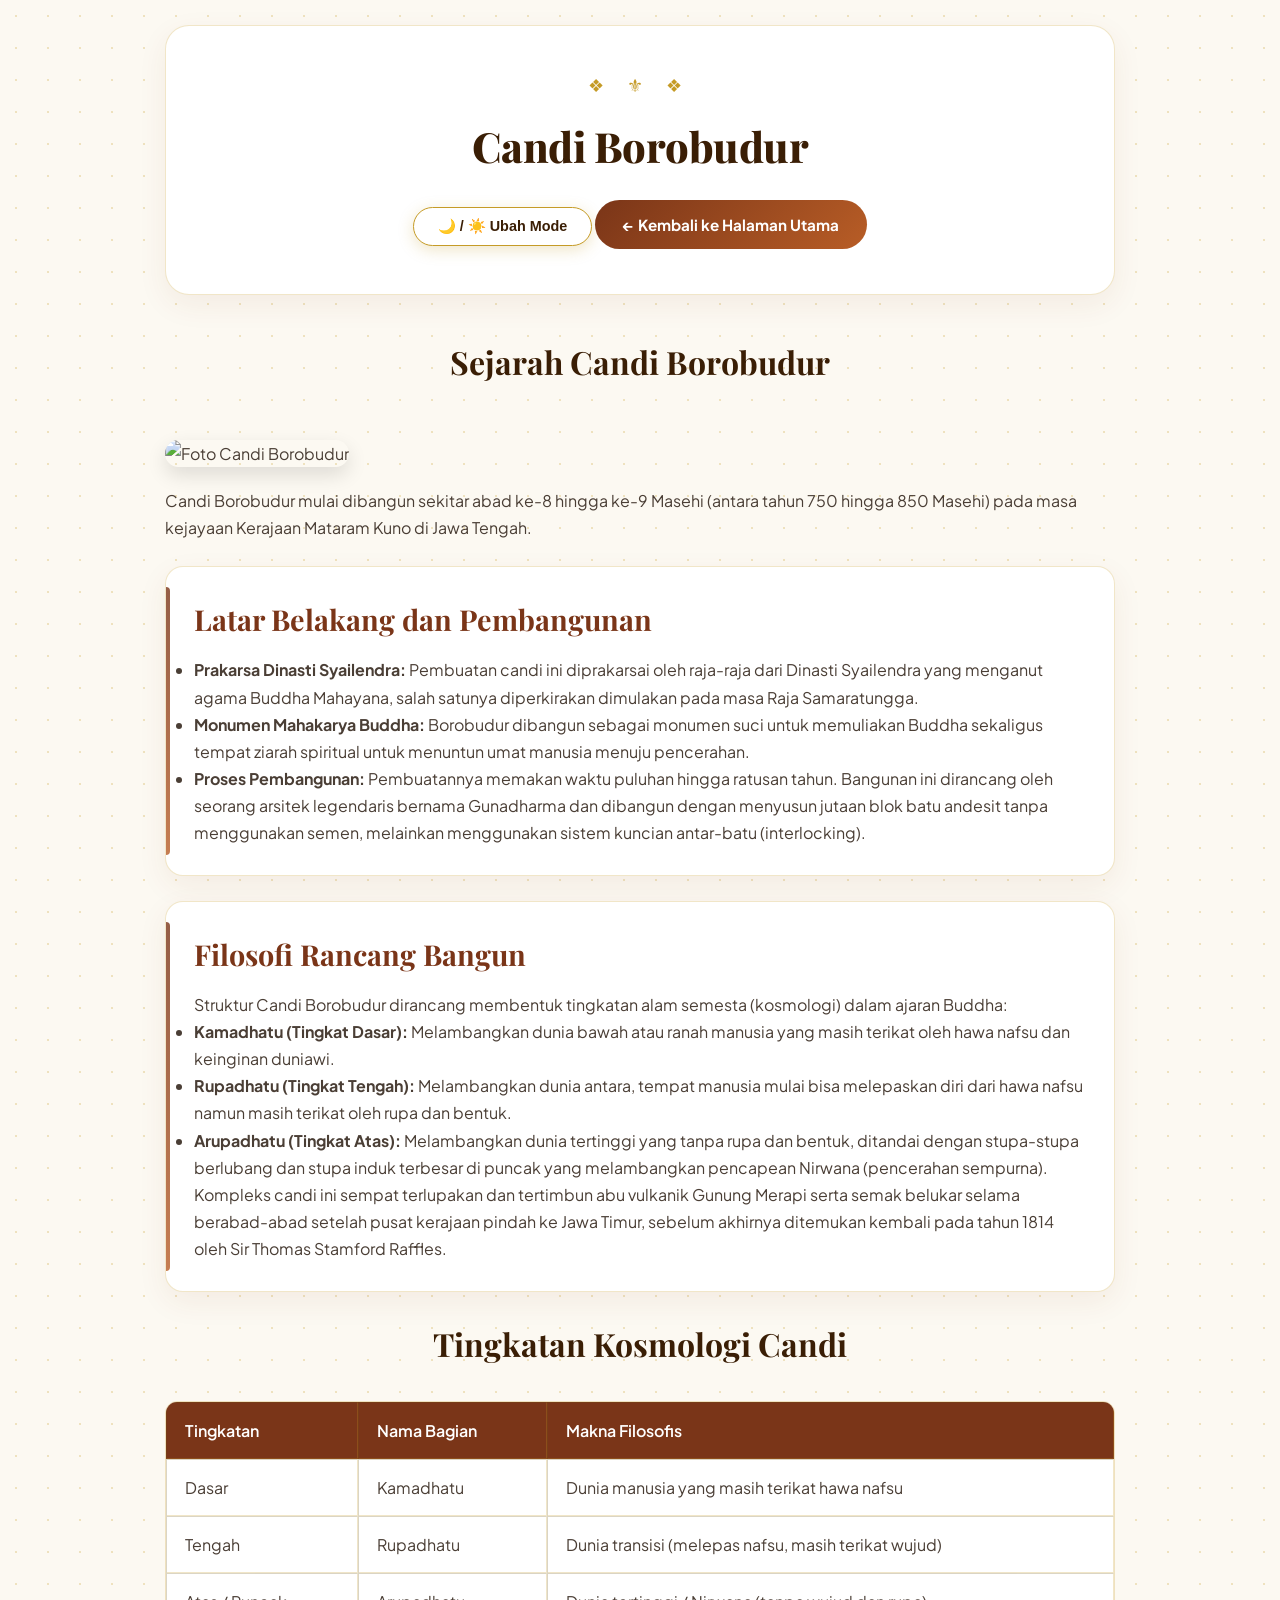
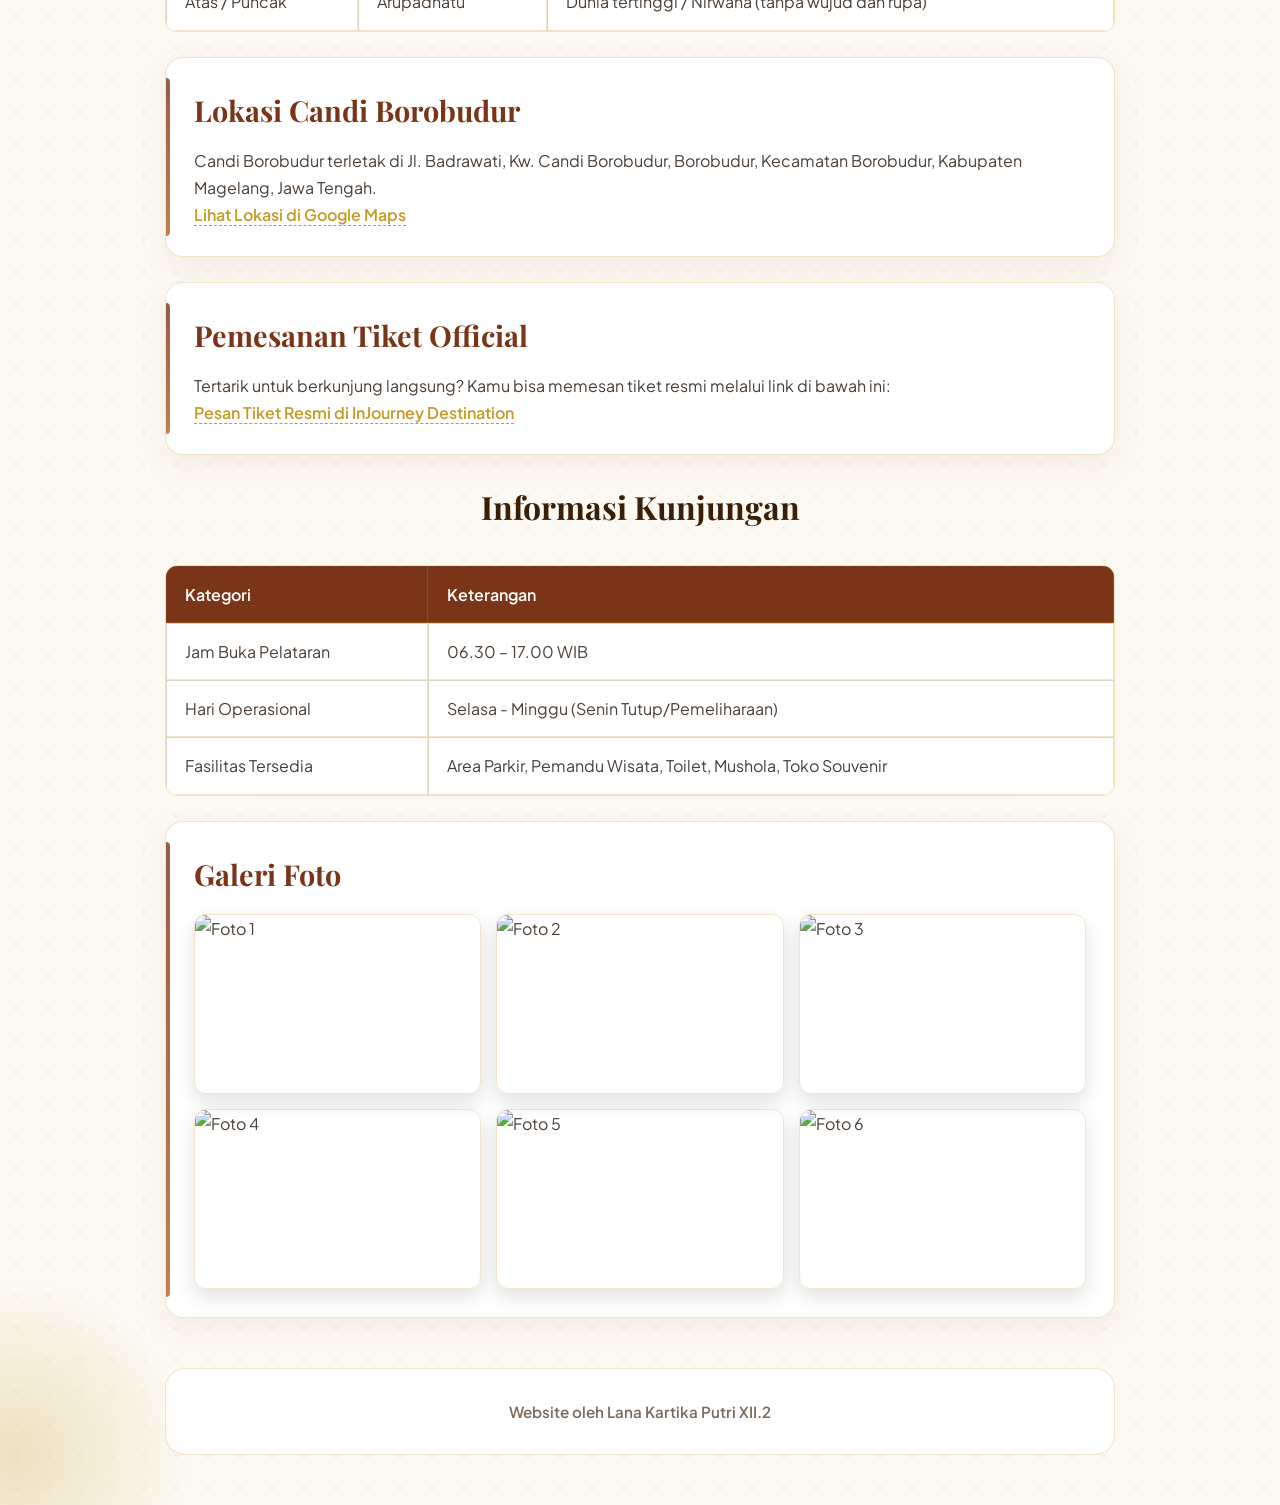
==== borobudur.html @ 3e44a473 "Add files via upload" ====
<!DOCTYPE html>
<html lang="id">
<head>
  <link rel="stylesheet" href="style.css">
  <script src="script.js"></script>
    <meta charset="UTF-8">
    <meta name="viewport" content="width=device-width, initial-scale=1.0">
    <title>Candi Borobudur - Wisata Bersejarah Jogja</title>
</head>
<body>

    <!-- Header Website -->
    <header>
        <h1>Candi Borobudur</h1>
      <button class="theme-btn" onclick="gantiTema('dark-mode')">🌙 / ☀️ Ubah Mode</button>
        <a href="index.html">&larr; Kembali ke Halaman Utama</a>
        <hr>
    </header>

    <main>
        <!-- Bagian 1: Sejarah -->
        <h2>Sejarah Candi Borobudur</h2>
      <img src="gambarb/b1.jpg" alt="Foto Candi Borobudur" width="300">
        <p>Candi Borobudur mulai dibangun sekitar abad ke-8 hingga ke-9 Masehi (antara tahun 750 hingga 850 Masehi) pada masa kejayaan Kerajaan Mataram Kuno di Jawa Tengah.</p>

      <div class="history-box">
        <h3>Latar Belakang dan Pembangunan</h3>
        <ul>
            <li><strong>Prakarsa Dinasti Syailendra:</strong> Pembuatan candi ini diprakarsai oleh raja-raja dari Dinasti Syailendra yang menganut agama Buddha Mahayana, salah satunya diperkirakan dimulakan pada masa Raja Samaratungga.</li>
            <li><strong>Monumen Mahakarya Buddha:</strong> Borobudur dibangun sebagai monumen suci untuk memuliakan Buddha sekaligus tempat ziarah spiritual untuk menuntun umat manusia menuju pencerahan.</li>
            <li><strong>Proses Pembangunan:</strong> Pembuatannya memakan waktu puluhan hingga ratusan tahun. Bangunan ini dirancang oleh seorang arsitek legendaris bernama Gunadharma dan dibangun dengan menyusun jutaan blok batu andesit tanpa menggunakan semen, melainkan menggunakan sistem kuncian antar-batu (interlocking).</li>
        </ul>
     </div>
      <div class="history-box">
        <h3>Filosofi Rancang Bangun</h3>
        <p>Struktur Candi Borobudur dirancang membentuk tingkatan alam semesta (kosmologi) dalam ajaran Buddha:</p>
        <ul>
            <li><strong>Kamadhatu (Tingkat Dasar):</strong> Melambangkan dunia bawah atau ranah manusia yang masih terikat oleh hawa nafsu dan keinginan duniawi.</li>
            <li><strong>Rupadhatu (Tingkat Tengah):</strong> Melambangkan dunia antara, tempat manusia mulai bisa melepaskan diri dari hawa nafsu namun masih terikat oleh rupa dan bentuk.</li>
            <li><strong>Arupadhatu (Tingkat Atas):</strong> Melambangkan dunia tertinggi yang tanpa rupa dan bentuk, ditandai dengan stupa-stupa berlubang dan stupa induk terbesar di puncak yang melambangkan pencapean Nirwana (pencerahan sempurna).</li>
        </ul>
        <p>Kompleks candi ini sempat terlupakan dan tertimbun abu vulkanik Gunung Merapi serta semak belukar selama berabad-abad setelah pusat kerajaan pindah ke Jawa Timur, sebelum akhirnya ditemukan kembali pada tahun 1814 oleh Sir Thomas Stamford Raffles.</p>
    </div>
        <hr>
      <h2>Tingkatan Kosmologi Candi</h2>
<table border="1">
    <tr>
        <th>Tingkatan</th>
        <th>Nama Bagian</th>
        <th>Makna Filosofis</th>
    </tr>
    <tr>
        <td>Dasar</td>
        <td>Kamadhatu</td>
        <td>Dunia manusia yang masih terikat hawa nafsu</td>
    </tr>
    <tr>
        <td>Tengah</td>
        <td>Rupadhatu</td>
        <td>Dunia transisi (melepas nafsu, masih terikat wujud)</td>
    </tr>
    <tr>
        <td>Atas / Puncak</td>
        <td>Arupadhatu</td>
        <td>Dunia tertinggi / Nirwana (tanpa wujud dan rupa)</td>
    </tr>
</table>


        <!-- Bagian 2: Lokasi -->
      <div class="history-box">
        <h3>Lokasi Candi Borobudur</h3>
        <p>Candi Borobudur terletak di Jl. Badrawati, Kw. Candi Borobudur, Borobudur, Kecamatan Borobudur, Kabupaten Magelang, Jawa Tengah.</p>
        <p>
            <a href="https://www.google.com/maps/search/?api=1&query=Candi+Borobudur" target="_blank">Lihat Lokasi di Google Maps</a>
        </p>
    </div>
        <hr>

        <!-- Bagian 3: Pembelian Tiket Official -->
      <div class="history-box">
        <h3>Pemesanan Tiket Official</h3>
        <p>Tertarik untuk berkunjung langsung? Kamu bisa memesan tiket resmi melalui link di bawah ini:</p>
        <p>
            <a href="https://injourneydestination.id/destinations/borobudur/" target="_blank">Pesan Tiket Resmi di InJourney Destination</a>
        </p>
              </div>
      <h2>Informasi Kunjungan</h2>
<table border="1">
    <tr>
        <th>Kategori</th>
        <th>Keterangan</th>
    </tr>
    <tr>
        <td>Jam Buka Pelataran</td>
        <td>06.30 – 17.00 WIB</td>
    </tr>
    <tr>
        <td>Hari Operasional</td>
        <td>Selasa - Minggu (Senin Tutup/Pemeliharaan)</td>
    </tr>
    <tr>
        <td>Fasilitas Tersedia</td>
        <td>Area Parkir, Pemandu Wisata, Toilet, Mushola, Toko Souvenir</td>
    </tr>
</table>

<!-- Bagian Galeri Foto -->
<div class="history-box">
    <h3>Galeri Foto</h3>
    <div class="gallery-grid">
        <img src="gambarb/b2.jpg" alt="Foto 1">
        <img src="gambarb/b3.jpg" alt="Foto 2">
        <img src="gambarb/b4.jpg" alt="Foto 3">
        <img src="gambarb/b5.jpg" alt="Foto 4">
        <img src="gambarb/b6.jpg" alt="Foto 5">
        <img src="gambarb/b7.jpg" alt="Foto 6">
    </div>
</div>
      
      
    </main>

    <!-- Footer Website -->
    <hr>
    <footer>
        <p>Website oleh Lana Kartika Putri XII.2</p>
    </footer>
<!-- Script Efek Sinar Kursor -->
    <script>
        const light = document.createElement('div');
        light.classList.add('cursor-light');
        document.body.appendChild(light);

        document.addEventListener('mousemove', (e) => {
            light.style.left = e.clientX + 'px';
            light.style.top = e.clientY + 'px';
        });
    </script>
</body>
</html>
---- style.css ----
@import url('https://fonts.googleapis.com/css2?family=Playfair+Display:ital,wght@0,600;0,800;1,400&family=Plus+Jakarta+Sans:wght@400;500;600;700&display=swap');

/* ==========================================
   1. VARIABLE WARNA (LUXURY JOGJA PALETTE)
   ========================================== */
:root {
    /* Light Mode: Cream Royal, Cokelat Terracotta, & Emas Warm */
    --bg-main: #fcf9f2;
    --card-bg: #ffffff;
    --card-border: rgba(197, 155, 39, 0.25);
    --text-heading: #3a1e05;
    --text-body: #4a3e35;
    --text-muted: #7c6a5c;
    --accent-gold: #c59b27;
    --accent-gold-glow: rgba(197, 155, 39, 0.25);
    --primary-brown: #7a3518;
    --btn-grad: linear-gradient(135deg, #7a3518 0%, #b85d26 100%);
    --shadow-soft: 0 10px 30px rgba(122, 53, 24, 0.07);
    --shadow-hover: 0 18px 35px rgba(122, 53, 24, 0.15);
}

body.dark-mode {
    /* Dark Mode: Obsidian Black, Deep Espresso, & Metallic Gold */
    --bg-main: #0e0c0a;
    --card-bg: #181410;
    --card-border: rgba(255, 215, 0, 0.2);
    --text-heading: #f3e5ab;
    --text-body: #d8c8b8;
    --text-muted: #a08f80;
    --accent-gold: #ffd700;
    --accent-gold-glow: rgba(255, 215, 0, 0.35);
    --primary-brown: #e07d3b;
    --btn-grad: linear-gradient(135deg, #d4af37 0%, #a67c1e 100%);
    --shadow-soft: 0 10px 30px rgba(0, 0, 0, 0.6);
    --shadow-hover: 0 18px 35px rgba(255, 215, 0, 0.15);
}

/* ==========================================
   2. PENGATURAN UMUM & ELEMEN BACKGROUND
   ========================================== */
* {
    margin: 0;
    padding: 0;
    box-sizing: border-box;
    transition: background-color 0.35s ease, color 0.35s ease, transform 0.3s ease, box-shadow 0.3s ease;
}

body {
    font-family: 'Plus Jakarta Sans', sans-serif;
    background-color: var(--bg-main);
    color: var(--text-body);
    line-height: 1.7;
    padding: 25px 15px 50px;
    min-height: 100vh;
    /* Pola Titik & Kilau Emas Halus di Background */
    background-image: 
        radial-gradient(var(--accent-gold-glow) 1.2px, transparent 1.2px);
    background-size: 32px 32px;
}

main, header, footer {
    max-width: 950px;
    margin: 0 auto;
}

hr {
    display: none; /* Menyembunyikan garis polos bawaan HTML */
}

/* ==========================================
   3. HEADER & HERO SECTION
   ========================================== */
header {
    text-align: center;
    padding: 45px 25px;
    margin-bottom: 40px;
    background: var(--card-bg);
    border-radius: 24px;
    border: 1px solid var(--card-border);
    box-shadow: var(--shadow-soft);
    position: relative;
    overflow: hidden;
}

/* Hiasan Simbol Emas Tradisional */
header::before {
    content: "❖  ⚜  ❖";
    display: block;
    font-size: 1.1rem;
    color: var(--accent-gold);
    letter-spacing: 10px;
    margin-bottom: 10px;
}

header h1 {
    font-family: 'Playfair Display', serif;
    font-size: 2.6rem;
    font-weight: 800;
    color: var(--text-heading);
    letter-spacing: -0.5px;
    margin-bottom: 18px;
}

/* Tombol Mode Gelap / Terang (Pill Style) */
.theme-btn {
    background: var(--card-bg);
    color: var(--text-heading);
    border: 1.5px solid var(--accent-gold);
    padding: 10px 24px;
    border-radius: 50px;
    font-weight: 600;
    font-size: 0.9rem;
    cursor: pointer;
    box-shadow: 0 4px 15px var(--accent-gold-glow);
}

.theme-btn:hover {
    transform: scale(1.05);
    background: var(--accent-gold);
    color: #0e0c0a;
}

/* ==========================================
   4. KARTU DESTINASI (EFEK HOVER MODERN)
   ========================================== */
main > h2 {
    font-family: 'Playfair Display', serif;
    font-size: 2rem;
    color: var(--text-heading);
    text-align: center;
    margin-bottom: 30px;
}

main section, .card {
    background: var(--card-bg);
    border: 1px solid var(--card-border);
    border-radius: 20px;
    padding: 30px;
    margin-bottom: 35px;
    box-shadow: var(--shadow-soft);
    position: relative;
}

main section:hover {
    transform: translateY(-8px);
    box-shadow: var(--shadow-hover);
    border-color: var(--accent-gold);
}

main h3, section h2 {
    font-family: 'Playfair Display', serif;
    font-size: 1.8rem;
    color: var(--primary-brown);
    margin-bottom: 12px;
}

/* Styling Gambar Bergaya Pigura */
img {
    width: 100%;
    max-height: 420px;
    object-fit: cover;
    border-radius: 14px;
    margin: 20px 0;
    box-shadow: 0 8px 20px rgba(0, 0, 0, 0.12);
}

/* Styling Tombol Link "Ketahui lebih lanjut" */
a[href$=".html"] {
    display: inline-block;
    background: var(--btn-grad);
    color: #ffffff;
    font-weight: 700;
    padding: 12px 28px;
    border-radius: 50px;
    text-decoration: none;
    box-shadow: 0 6px 20px var(--shadow-soft);
    font-size: 0.95rem;
}

a[href$=".html"]:hover {
    transform: translateY(-3px) scale(1.02);
    box-shadow: 0 10px 25px var(--accent-gold-glow);
}

/* Styling Link Luar (Google Maps & Tiket) */
a[href*="maps"], a[href*="injourney"] {
    color: var(--accent-gold);
    font-weight: 600;
    text-decoration: none;
    border-bottom: 1.5px dashed var(--accent-gold);
}

a[href*="maps"]:hover, a[href*="injourney"]:hover {
    opacity: 0.8;
}

/* ==========================================
   5. STYLING TABEL & FORM
   ========================================== */
/* ==========================================
   STYLING TABEL (DIPERBARUI)
   ========================================== */
table {
    width: 100%;
    border-collapse: separate;
    border-spacing: 0;
    margin: 20px 0;
    border-radius: 12px;
    overflow: hidden;
    border: 1px solid var(--card-border);
    color: var(--text-body); /* Memastikan tabel mengikuti warna tema */
}

th, td {
    padding: 14px 18px;
    text-align: left;
}

th {
    background: var(--primary-brown);
    color: #ffffff; /* Warna teks header tabel tetap putih */
    font-weight: 600;
}

td {
    background: var(--card-bg);
    border-bottom: 1px solid var(--card-border);
    color: var(--text-body); /* <--- TAMBAHKAN BARIS INI agar warna teks otomatis berubah di dark mode */
}

input[type="email"], textarea {
    width: 100%;
    padding: 14px 18px;
    border: 1.5px solid var(--card-border);
    border-radius: 12px;
    background: var(--bg-main);
    color: var(--text-body);
    font-family: inherit;
    font-size: 0.95rem;
    margin-top: 8px;
}

input[type="email"]:focus, textarea:focus {
    outline: none;
    border-color: var(--accent-gold);
    box-shadow: 0 0 12px var(--accent-gold-glow);
}

input[type="submit"] {
    background: var(--btn-grad);
    color: #ffffff;
    border: none;
    padding: 14px 32px;
    border-radius: 50px;
    font-weight: 700;
    cursor: pointer;
    box-shadow: 0 6px 20px var(--shadow-soft);
    margin-top: 10px;
}

input[type="submit"]:hover {
    transform: translateY(-2px);
    box-shadow: 0 10px 25px var(--accent-gold-glow);
}

/* ==========================================
   6. FOOTER & TAMPILAN HANDPHONE (RESPONSIVE)
   ========================================== */
footer {
    text-align: center;
    padding: 30px;
    margin-top: 50px;
    background: var(--card-bg);
    border-radius: 20px;
    border: 1px solid var(--card-border);
    color: var(--text-muted);
    font-weight: 600;
    font-size: 0.95rem;
}

@media (max-width: 768px) {
    header h1 { font-size: 1.9rem; }
    main section { padding: 20px; }
    body { padding: 12px; }
}

/* ==========================================
   STYLING KOTAK SEJARAH (HISTORY BOX)
   ========================================== */
.history-box {
    background: var(--card-bg);
    border: 1.5px solid var(--card-border);
    border-radius: 18px;
    padding: 28px;
    margin: 25px 0;
    box-shadow: var(--shadow-soft);
    position: relative;
    transition: all 0.35s cubic-bezier(0.25, 0.8, 0.25, 1);
}

/* Efek Hover Saat Kursor Mendekati / Mengarah ke Kotak Sejarah */
.history-box:hover {
    transform: translateY(-6px);
    border-color: var(--accent-gold);
    box-shadow: 0 14px 30px var(--accent-gold-glow);
}

/* Hiasan Aksen Garis Emas di Sisi Kiri Kotak Sejarah */
.history-box::before {
    content: "";
    position: absolute;
    top: 20px;
    bottom: 20px;
    left: 0;
    width: 4px;
    background: var(--btn-grad);
    border-radius: 0 4px 4px 0;
    opacity: 0.8;
    transition: opacity 0.3s ease;
}

.history-box:hover::before {
    opacity: 1;
    background: var(--accent-gold);
}

/* ==========================================
   EFEK SINAR EMAS MENGIKUTI KURSOR
   ========================================== */
.cursor-light {
    position: fixed;
    width: 350px;
    height: 350px;
    background: radial-gradient(circle, var(--accent-gold-glow) 0%, rgba(0, 0, 0, 0) 70%);
    border-radius: 50%;
    pointer-events: none; /* Penting! Supaya link dan tombol tetap bisa diklik */
    transform: translate(-50%, -50%);
    z-index: 9999;
    transition: left 0.08s ease-out, top 0.08s ease-out;
}

/* ==========================================
   STYLING GALERI FOTO (3 KOLOM x 2 BARIS)
   ========================================== */
.gallery-grid {
    display: grid;
    grid-template-columns: repeat(3, 1fr); /* Membagi menjadi 3 kolom sama besar */
    gap: 15px;                            /* Jarak antar gambar */
    margin-top: 15px;
}

.gallery-grid img {
    width: 100%;
    height: 180px;         /* Memaksa tinggi gambar seragam */
    object-fit: cover;     /* Memotong gambar secara proporsional agar tidak gepeng */
    border-radius: 12px;
    margin: 0;             /* Menghapus margin gambar bawaan */
    border: 1px solid var(--card-border);
    transition: transform 0.3s ease, box-shadow 0.3s ease;
}

/* Efek Hover Saat Gambar Ditunjuk */
.gallery-grid img:hover {
    transform: scale(1.05);
    border-color: var(--accent-gold);
    box-shadow: 0 8px 20px var(--accent-gold-glow);
}

/* Penyesuaian Tampilan untuk Layar HP */
@media (max-width: 600px) {
    .gallery-grid {
        grid-template-columns: repeat(2, 1fr); /* Berubah jadi 2 kolom di HP agar tidak kekecilan */
    }
}
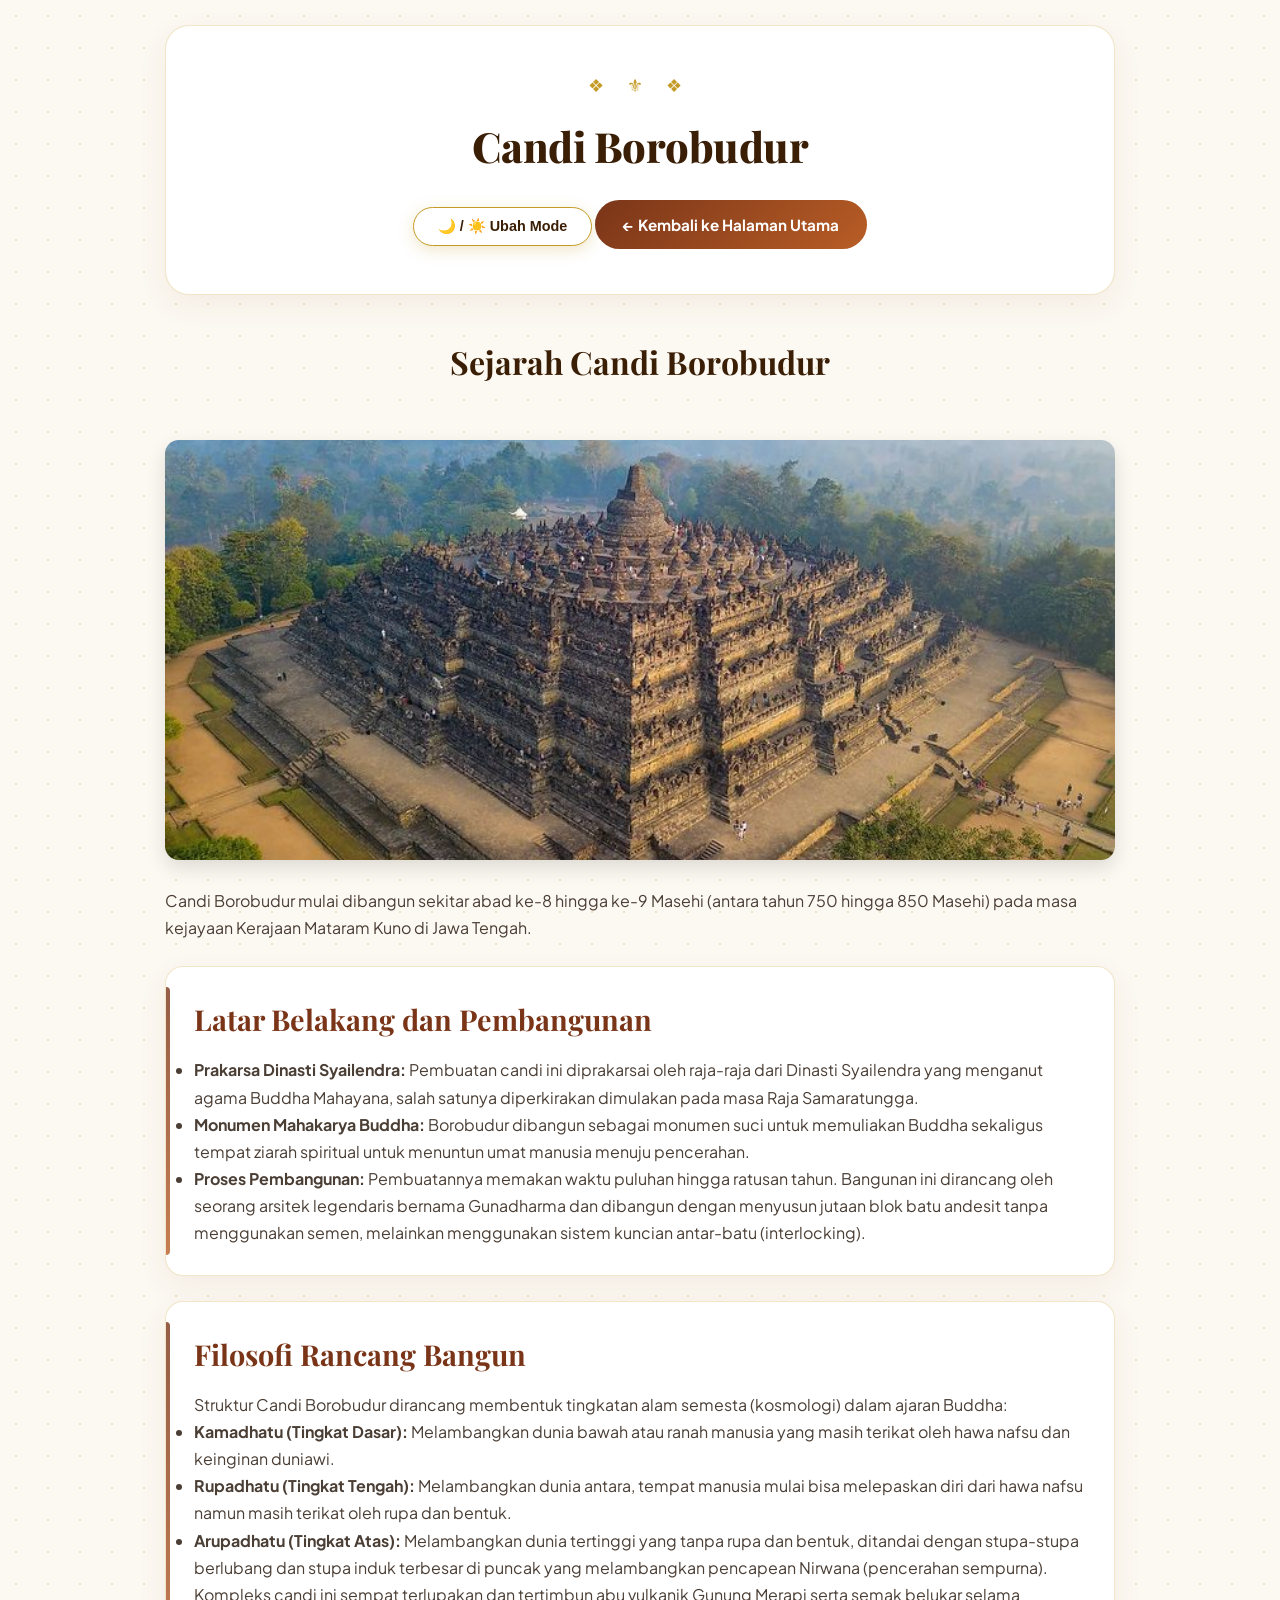
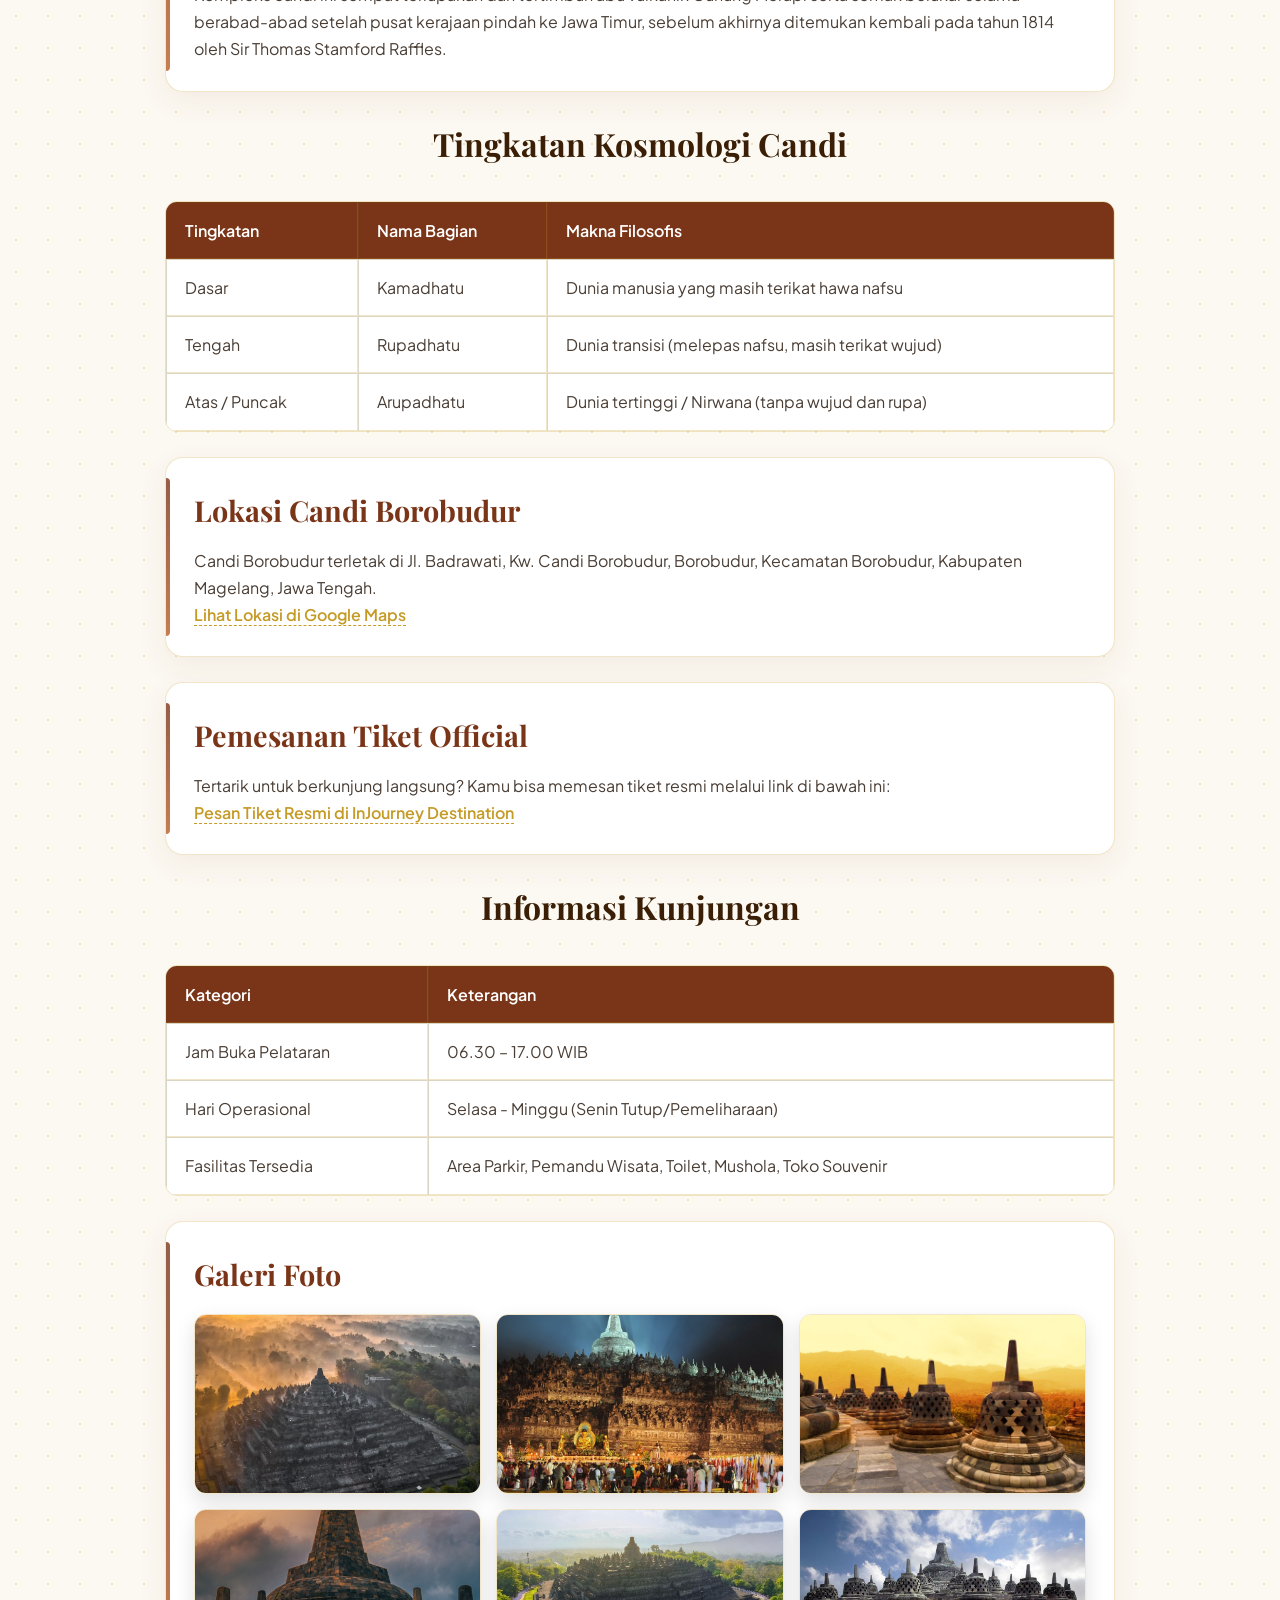
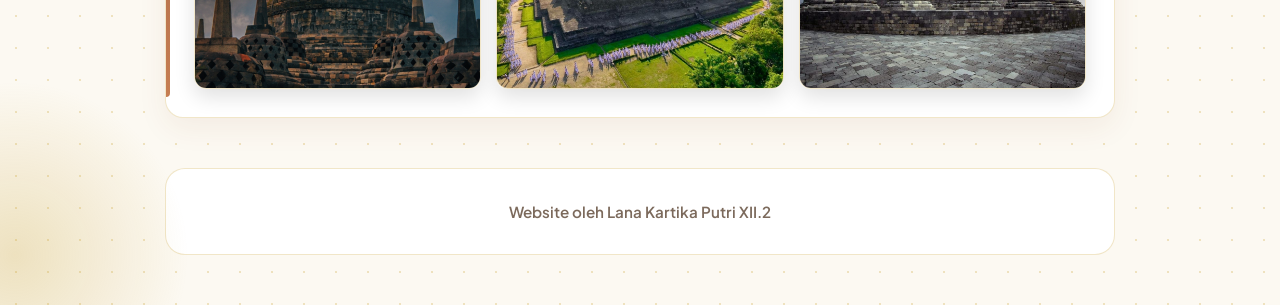
==== commit e3d2b04d: "Update borobudur.html" ====
--- a/borobudur.html
+++ b/borobudur.html
@@ -20,7 +20,7 @@
     <main>
         <!-- Bagian 1: Sejarah -->
         <h2>Sejarah Candi Borobudur</h2>
-      <img src="gambarb/b1.jpg" alt="Foto Candi Borobudur" width="300">
+      <img src="b1.jpg" alt="Foto Candi Borobudur" width="300">
         <p>Candi Borobudur mulai dibangun sekitar abad ke-8 hingga ke-9 Masehi (antara tahun 750 hingga 850 Masehi) pada masa kejayaan Kerajaan Mataram Kuno di Jawa Tengah.</p>
 
       <div class="history-box">
@@ -109,12 +109,12 @@
 <div class="history-box">
     <h3>Galeri Foto</h3>
     <div class="gallery-grid">
-        <img src="gambarb/b2.jpg" alt="Foto 1">
-        <img src="gambarb/b3.jpg" alt="Foto 2">
-        <img src="gambarb/b4.jpg" alt="Foto 3">
-        <img src="gambarb/b5.jpg" alt="Foto 4">
-        <img src="gambarb/b6.jpg" alt="Foto 5">
-        <img src="gambarb/b7.jpg" alt="Foto 6">
+        <img src="b2.jpg" alt="Foto 1">
+        <img src="b3.jpg" alt="Foto 2">
+        <img src="b4.jpg" alt="Foto 3">
+        <img src="b5.jpg" alt="Foto 4">
+        <img src="b6.jpg" alt="Foto 5">
+        <img src="b7.jpg" alt="Foto 6">
     </div>
 </div>
       
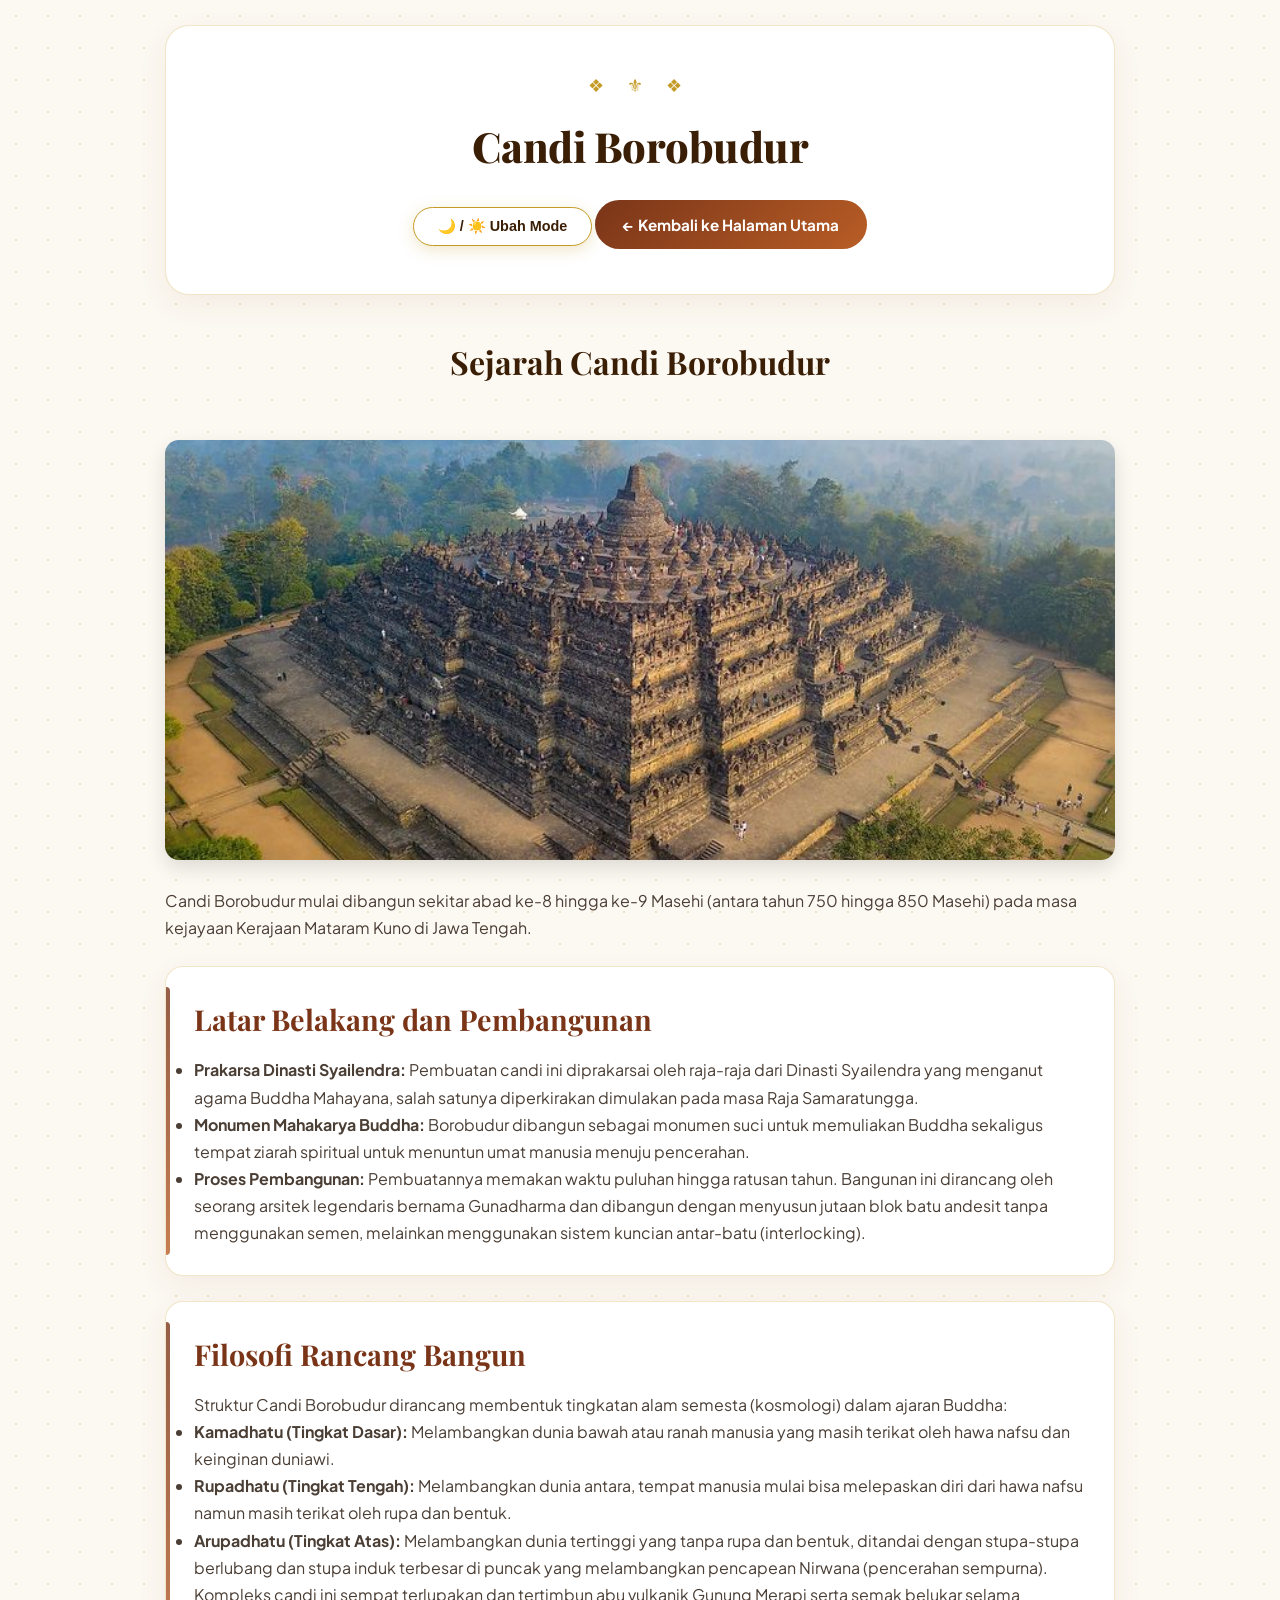
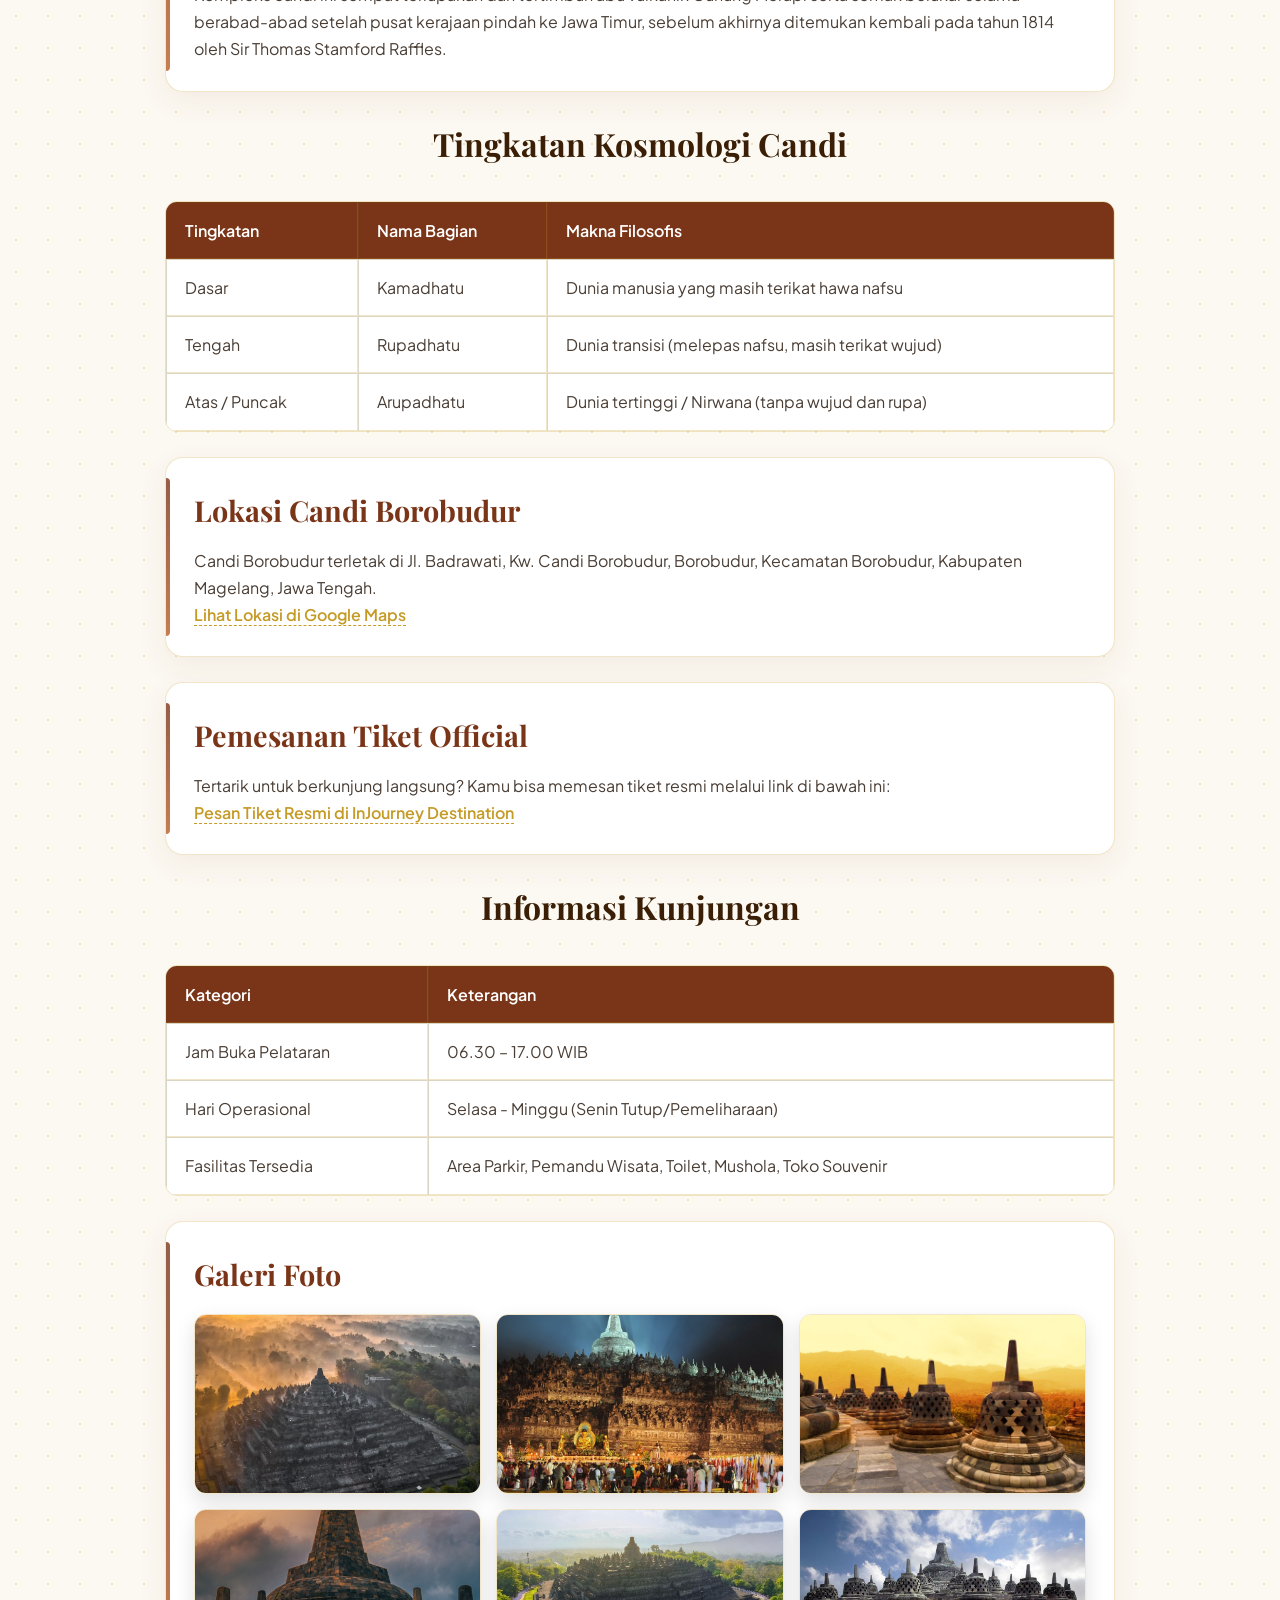
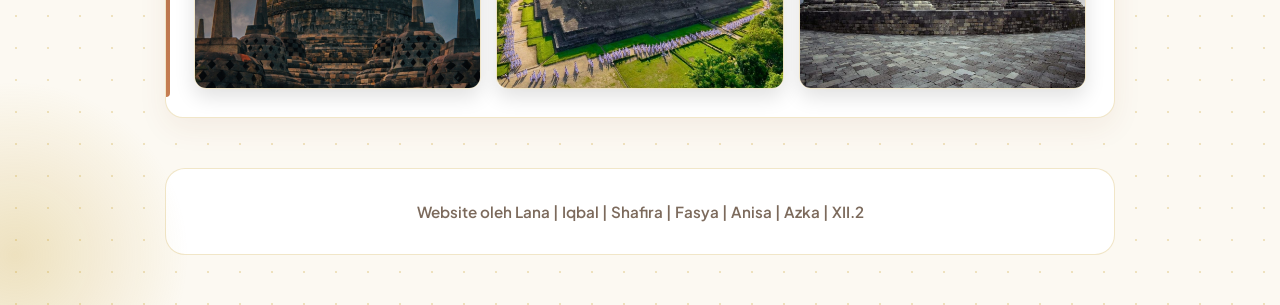
==== commit 098b60e9: "Update2 borobudur.html" ====
--- a/borobudur.html
+++ b/borobudur.html
@@ -124,7 +124,7 @@
     <!-- Footer Website -->
     <hr>
     <footer>
-        <p>Website oleh Lana Kartika Putri XII.2</p>
+        <p>Website oleh Lana | Iqbal | Shafira | Fasya | Anisa | Azka | XII.2</p>
     </footer>
 <!-- Script Efek Sinar Kursor -->
     <script>
